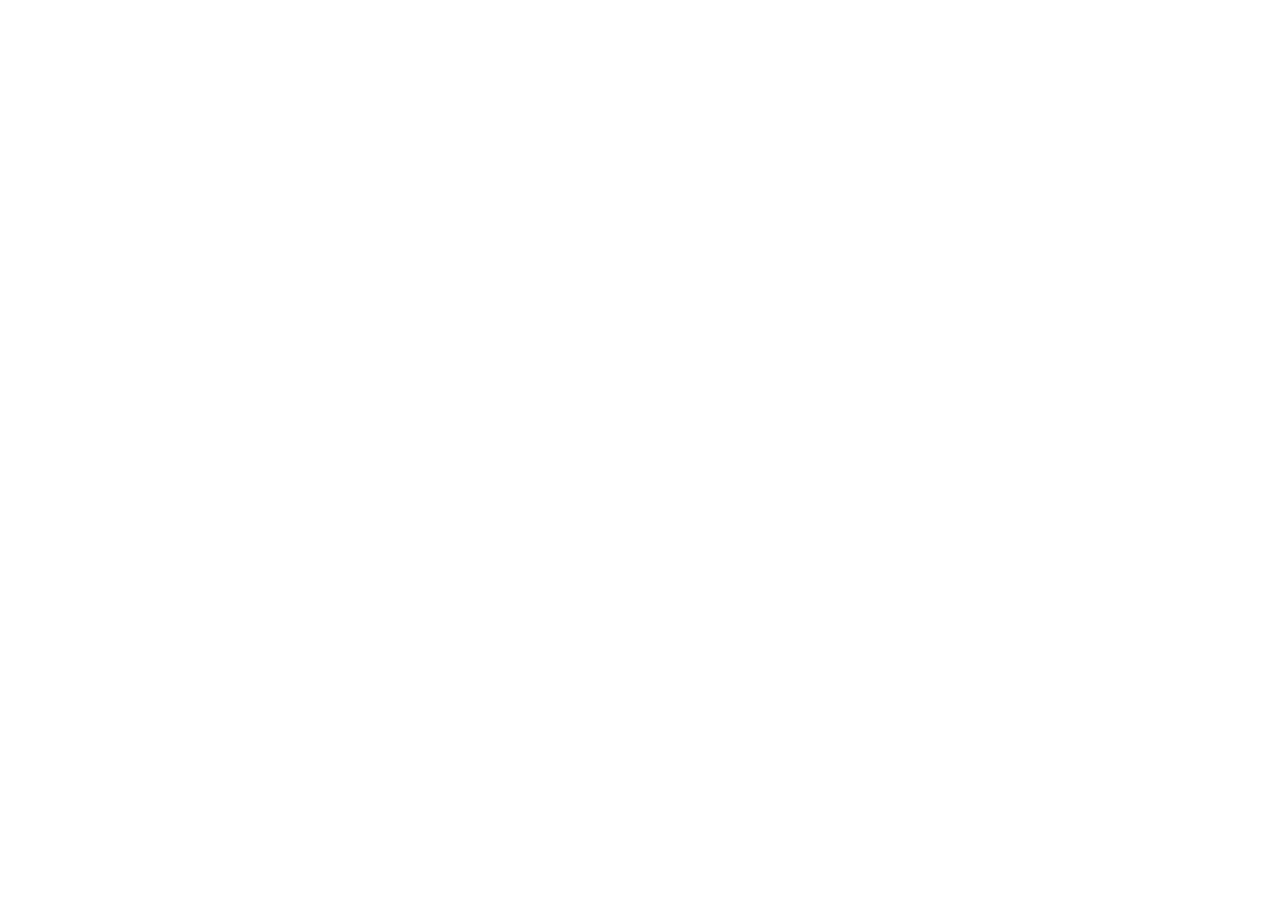
==== index.html @ 12d7ab4c "Add files via upload" ====
<!doctype html>
<html lang="en">
  <head>
    <meta charset="UTF-8" />
    <meta name="viewport" content="width=device-width, initial-scale=1.0" />
    <link rel="icon" type="image/svg+xml" href="/favicon.svg" />
    <title>Azan Hayat | Amazon PPC & Brand Growth Expert</title>
  </head>
  <body>
    <div id="root"></div>
    <script type="module" src="/src/main.tsx"></script>
  </body>
</html>
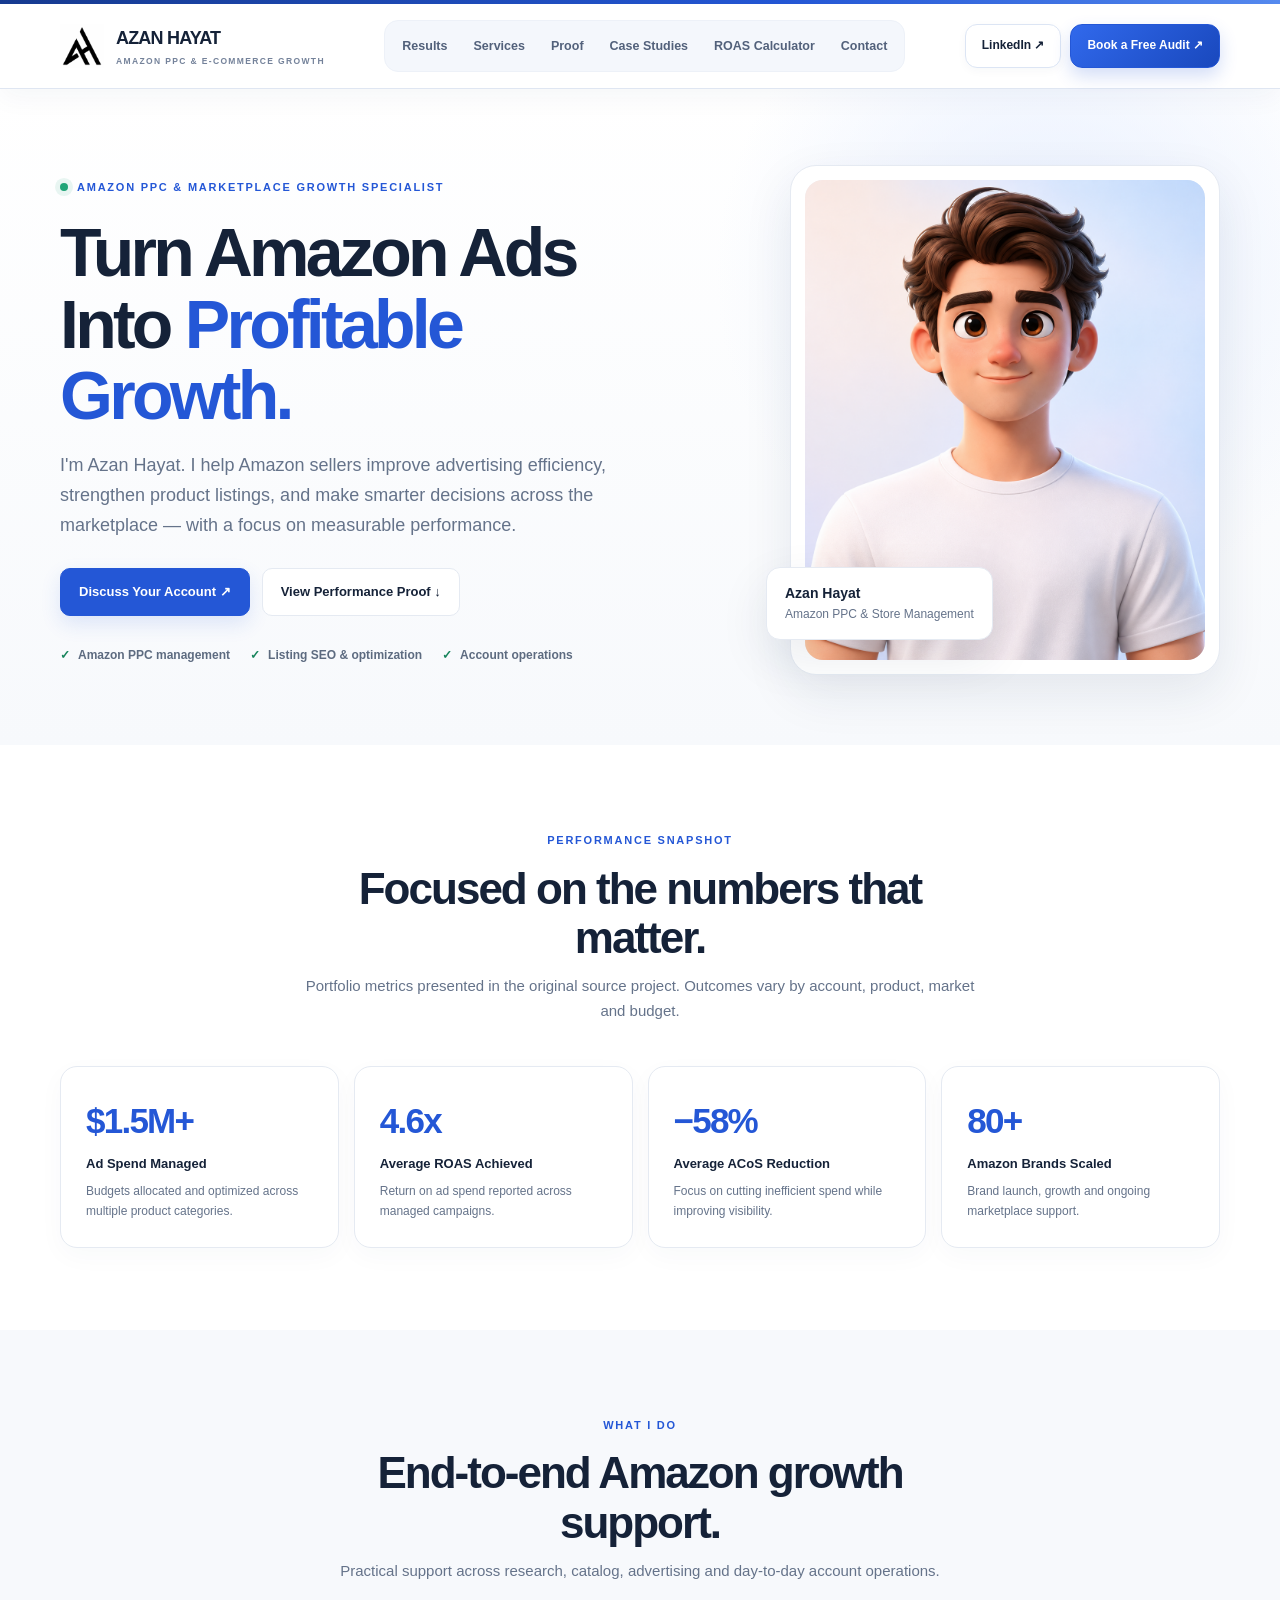
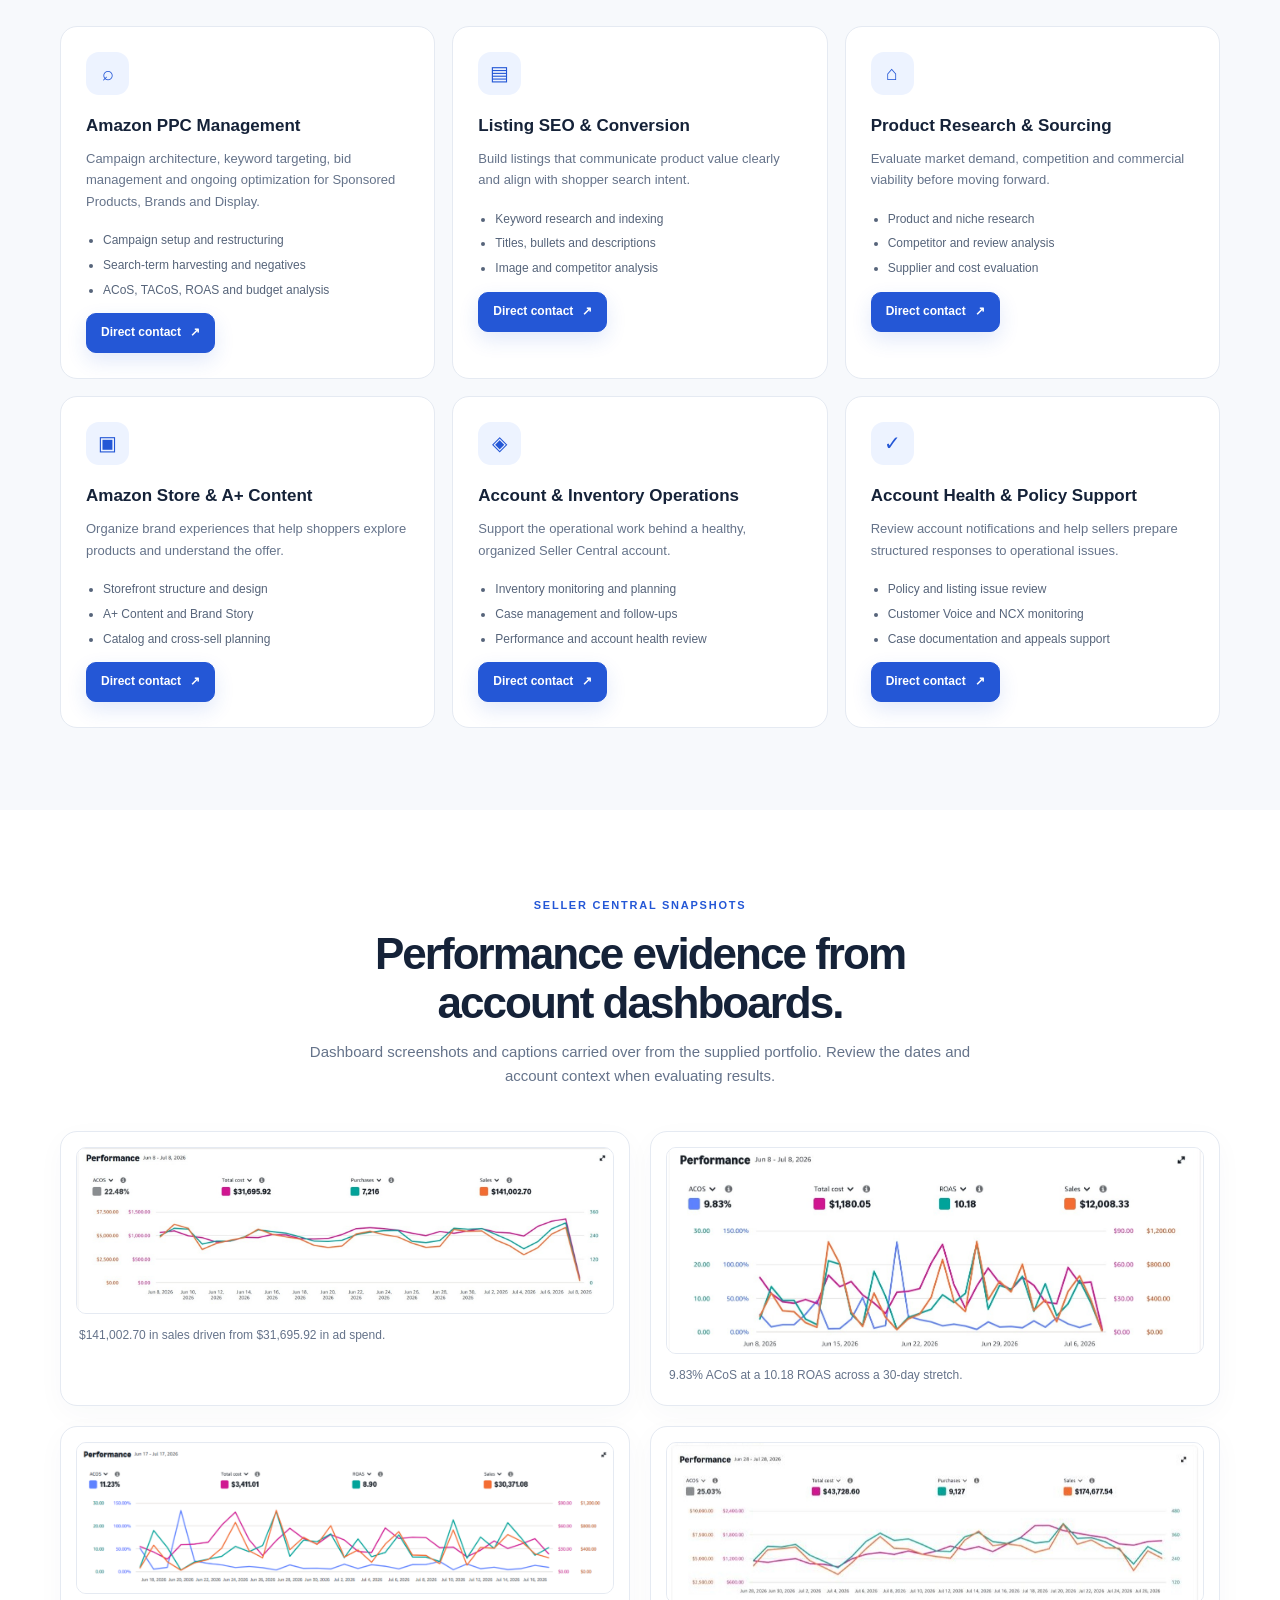
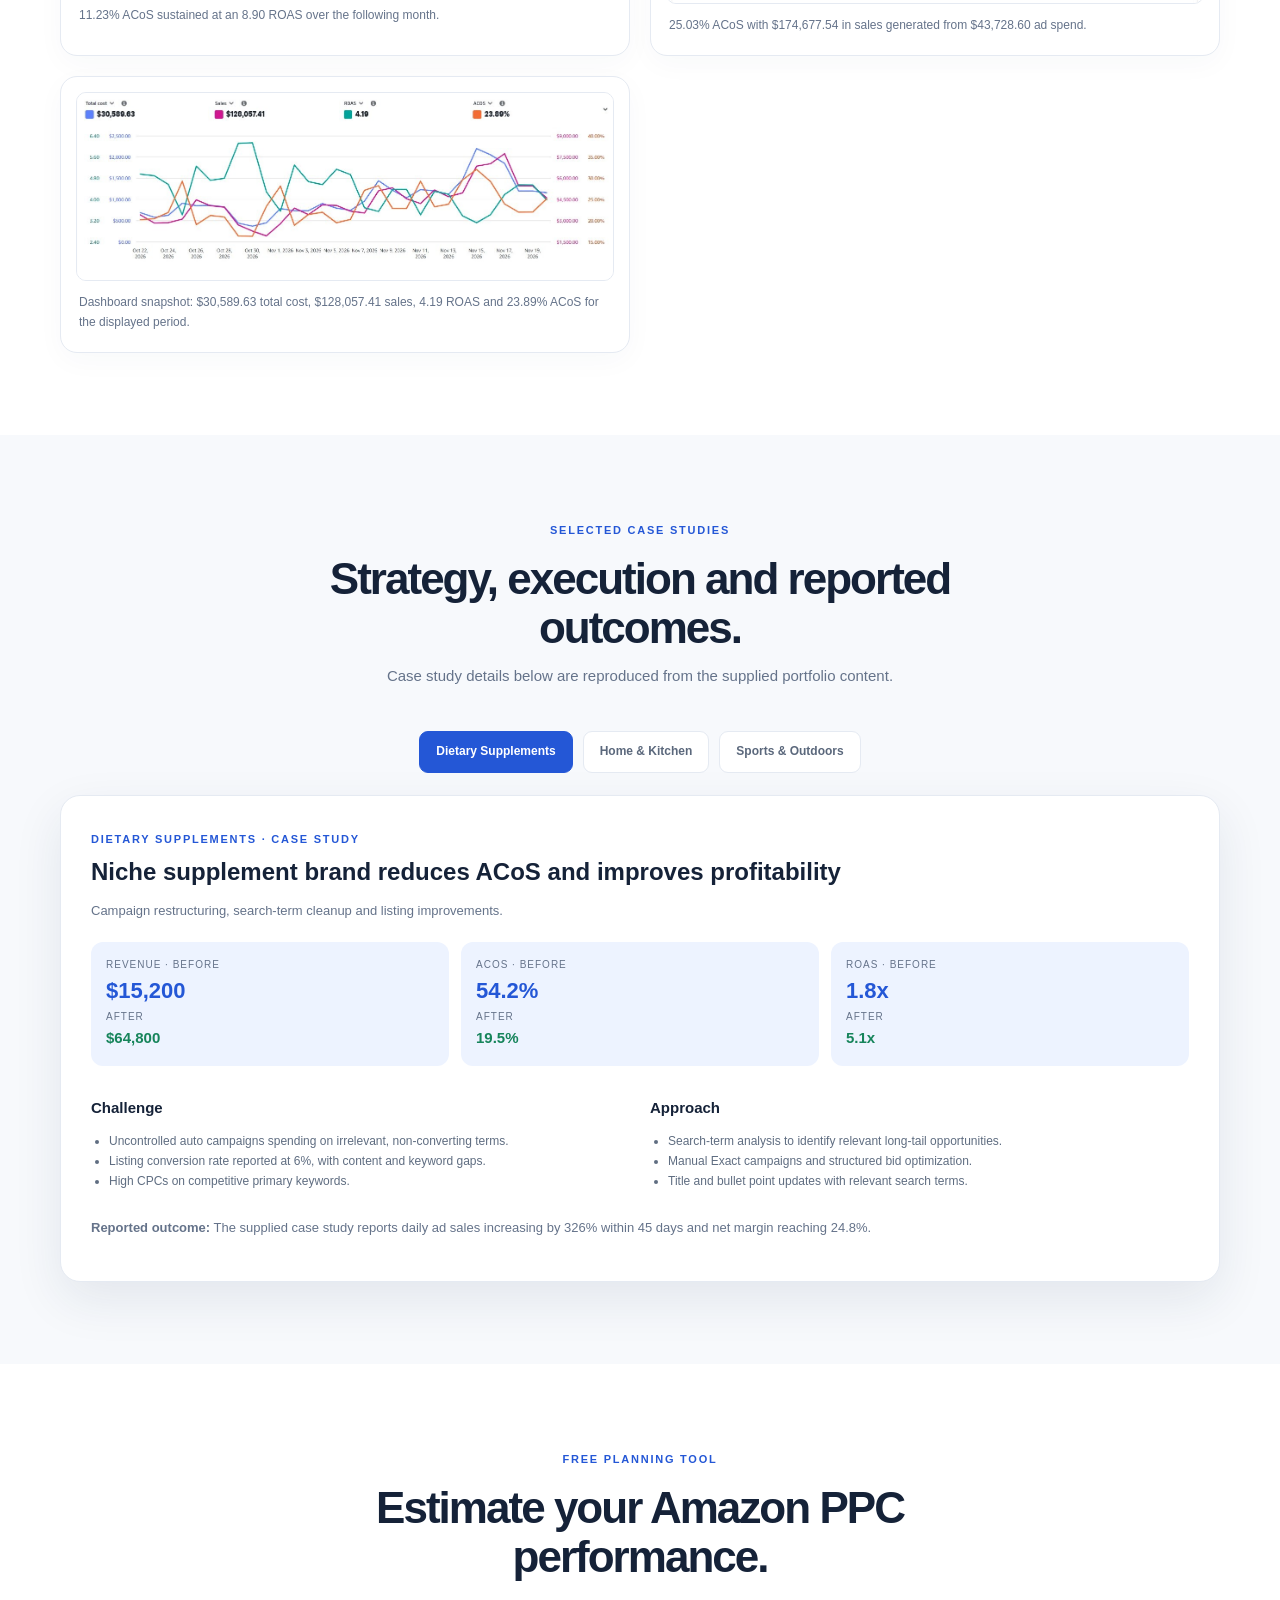
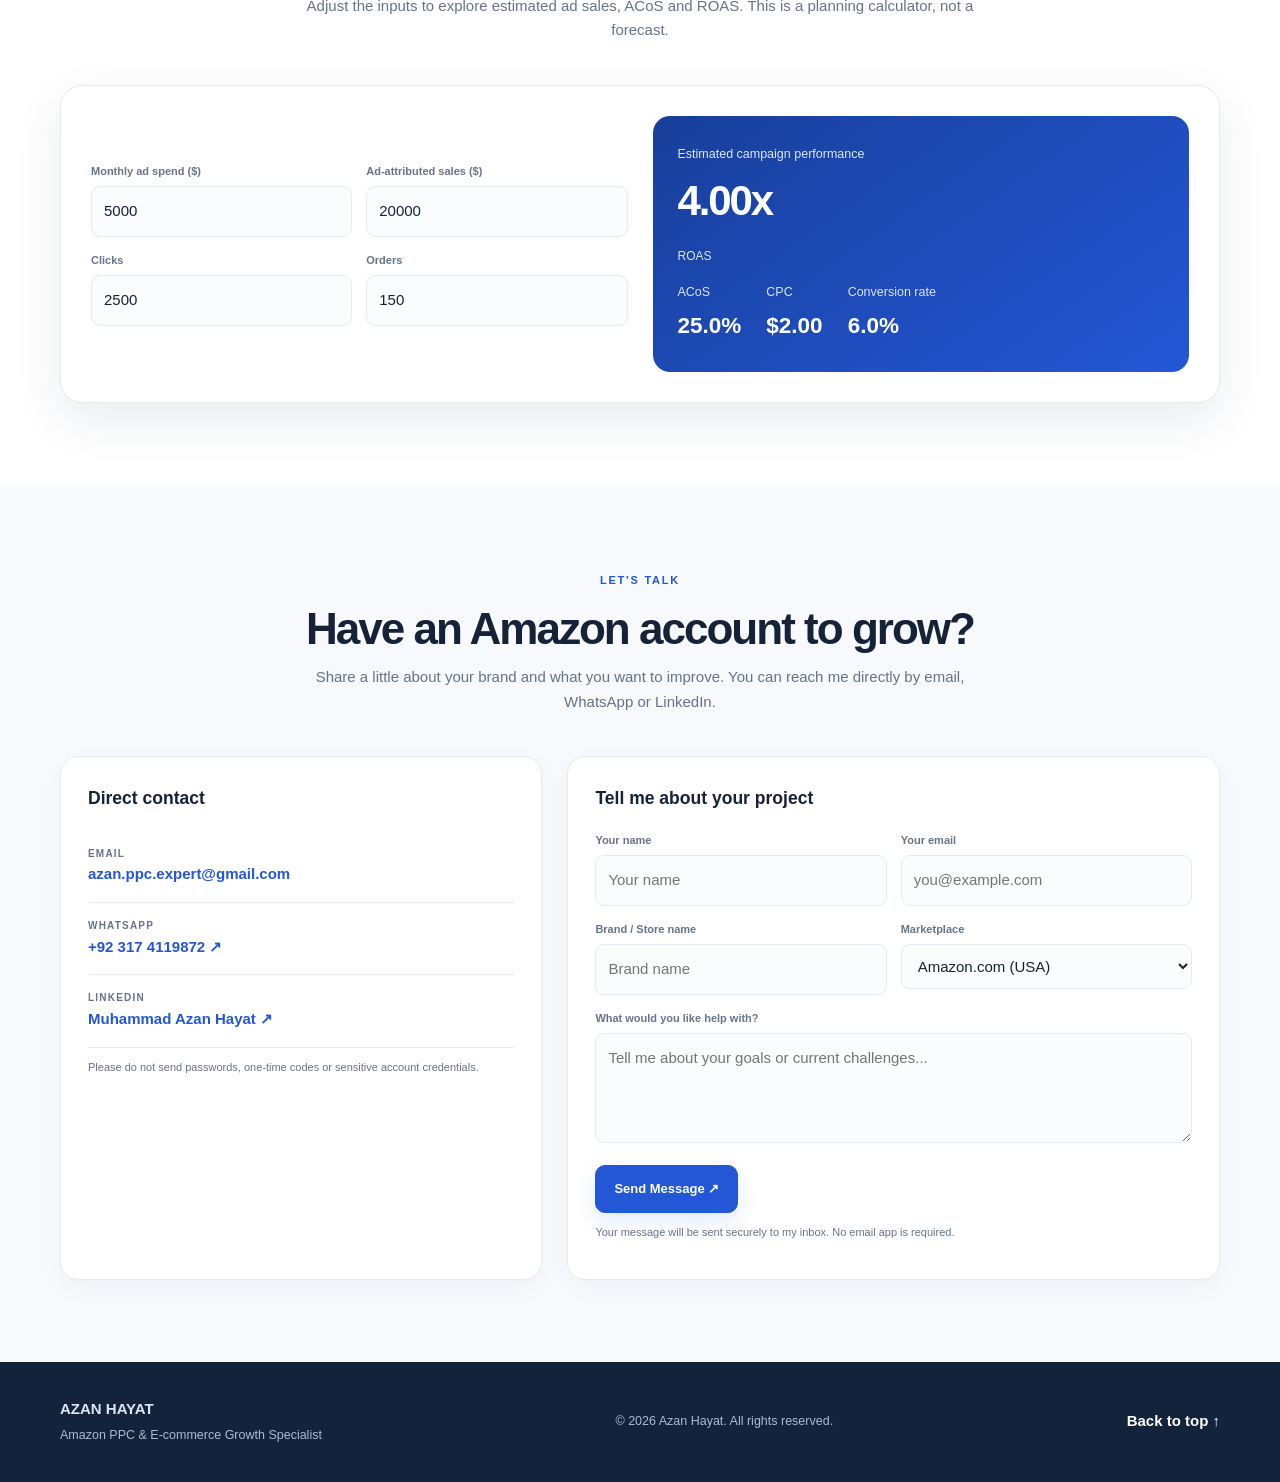
==== commit 926a0ed9: "Add files via upload" ====
--- a/index.html
+++ b/index.html
@@ -1,14 +1,191 @@
-<!doctype html>
+<!DOCTYPE html>
+
 <html lang="en">
-  <head>
-    <meta charset="UTF-8" />
-    <meta name="viewport" content="width=device-width, initial-scale=1.0" />
-    <link rel="icon" type="image/svg+xml" href="/favicon.svg" />
-    <title>Azan Hayat | Amazon PPC & Brand Growth Expert</title>
-  </head>
-  <body>
-    <div id="root"></div>
-    <script type="module" src="/src/main.tsx"></script>
-  </body>
-</html>
+<head>
+<meta charset="utf-8"/><meta content="width=device-width,initial-scale=1" name="viewport"/>
+<meta content="#f7f9fc" name="theme-color"/>
+<meta content="Azan Hayat — Amazon PPC and E-commerce Growth Specialist. PPC management, listing optimization, product research and account management." name="description"/>
+<title>Azan Hayat | Amazon PPC &amp; E-commerce Growth Specialist</title>
+<link rel="icon" type="image/png" href="[data-uri]"/>
 
+<style>
+:root{--ink:#152238;--muted:#65738a;--blue:#2457d6;--blue2:#1744b3;--gold:#d99a42;--paper:#f7f9fc;--white:#fff;--line:#e5eaf2;--soft:#edf3ff;--green:#16845b;--shadow:0 18px 50px rgba(24,46,83,.09);--serif:Georgia,'Times New Roman',serif;--sans:Inter,'Segoe UI',Arial,sans-serif}
+*{box-sizing:border-box}html{scroll-behavior:smooth;scroll-padding-top:90px}body{margin:0;background:var(--paper);color:var(--ink);font:15px/1.65 var(--sans)}a{color:inherit;text-decoration:none}button,input,select,textarea{font:inherit}.wrap{width:min(1160px,calc(100% - 42px));margin:auto}.topline{height:5px;background:linear-gradient(90deg,var(--blue),#69a4ff,var(--gold))}
+header{position:sticky;top:0;z-index:20;background:rgba(255,255,255,.9);backdrop-filter:blur(18px);border-bottom:1px solid var(--line)}.nav{height:78px;display:flex;align-items:center;justify-content:space-between;gap:24px}.brand{display:flex;align-items:center;gap:11px;font-weight:800;letter-spacing:-.04em;font-size:19px}.brandmark{width:39px;height:39px;border-radius:12px;background:linear-gradient(145deg,#275edb,#173b91);color:white;display:grid;place-items:center;font-weight:900;box-shadow:0 7px 16px #2457d633}.brand small{display:block;font-size:9px;letter-spacing:.15em;color:var(--muted);font-weight:700;text-transform:uppercase;margin-top:-2px}.navlinks{display:flex;align-items:center;gap:26px;color:#526078;font-size:13px;font-weight:650}.navlinks a:hover{color:var(--blue)}.navcta{display:flex;gap:10px;align-items:center}.btn{display:inline-flex;align-items:center;justify-content:center;gap:9px;border:1px solid var(--blue);background:var(--blue);color:#fff;padding:12px 18px;border-radius:10px;font-weight:750;font-size:13px;box-shadow:0 8px 20px #2457d622;transition:.2s;cursor:pointer}.btn:hover{background:var(--blue2);transform:translateY(-2px)}.btn.light{background:#fff;color:var(--ink);border-color:var(--line);box-shadow:none}.btn.light:hover{border-color:#9eb5e8;color:var(--blue)}.menu{display:none;border:1px solid var(--line);background:#fff;border-radius:9px;padding:8px 11px}
+.hero{padding:76px 0 70px;background:radial-gradient(circle at 82% 28%,#e7efff 0,transparent 29%),linear-gradient(180deg,#fff,#f7f9fc)}.hero-grid{display:grid;grid-template-columns:1.12fr .88fr;align-items:center;gap:60px}.eyebrow{display:inline-flex;align-items:center;gap:9px;color:var(--blue);font-size:11px;text-transform:uppercase;letter-spacing:.16em;font-weight:850}.dot{width:8px;height:8px;border-radius:50%;background:#20a477;box-shadow:0 0 0 5px #20a47719}.hero h1{font-size:clamp(42px,5.5vw,68px);line-height:1.05;letter-spacing:-.055em;margin:18px 0 20px;font-weight:850;max-width:700px}.hero h1 span{color:var(--blue)}.hero p.lead{font-size:18px;color:var(--muted);max-width:620px;margin:0 0 28px}.hero-actions{display:flex;gap:12px;flex-wrap:wrap}.trustline{display:flex;gap:20px;flex-wrap:wrap;margin-top:30px;color:#5d6b80;font-size:12px;font-weight:650}.trustline span:before{content:"✓";color:var(--green);font-weight:900;margin-right:8px}.avatar-wrap{position:relative;max-width:430px;margin-left:auto}.avatar-card{background:#fff;border:1px solid var(--line);border-radius:26px;padding:14px;box-shadow:var(--shadow);position:relative;overflow:hidden}.avatar-card img{width:100%;aspect-ratio:1/1;object-fit:cover;object-position:center 24%;display:block;border-radius:18px;background:#eef3fb}.avatar-note{position:absolute;left:-24px;bottom:35px;background:#fff;border:1px solid var(--line);border-radius:14px;padding:14px 18px;box-shadow:var(--shadow);font-size:12px;color:var(--muted)}.avatar-note strong{display:block;color:var(--ink);font-size:14px}.floating-chip{position:absolute;right:-18px;top:32px;background:#fff;border:1px solid var(--line);padding:12px 15px;border-radius:13px;box-shadow:var(--shadow);font-size:12px;font-weight:800;color:var(--blue)}
+.section{padding:82px 0}.section.white{background:#fff}.section-head{max-width:690px;margin:0 auto 42px;text-align:center}.section-head h2{font-size:clamp(30px,4vw,44px);letter-spacing:-.045em;line-height:1.12;margin:12px 0}.section-head p{color:var(--muted);margin:0}.kicker{font-size:11px;color:var(--blue);font-weight:850;letter-spacing:.16em;text-transform:uppercase}.stats{display:grid;grid-template-columns:repeat(4,1fr);gap:15px}.stat{padding:25px;border:1px solid var(--line);border-radius:17px;background:#fff;box-shadow:0 8px 26px #193a6b08}.stat strong{font-size:35px;letter-spacing:-.05em;display:block;color:var(--blue)}.stat b{font-size:13px;display:block;margin:3px 0}.stat p{font-size:12px;color:var(--muted);margin:8px 0 0}.service-grid{display:grid;grid-template-columns:repeat(3,1fr);gap:17px}.service{background:#fff;border:1px solid var(--line);padding:25px;border-radius:17px;transition:.2s}.service:hover{transform:translateY(-4px);box-shadow:var(--shadow);border-color:#cbd9f5}.service-icon{width:43px;height:43px;border-radius:13px;background:var(--soft);color:var(--blue);display:grid;place-items:center;font-size:20px}.service h3{font-size:17px;margin:17px 0 8px}.service p{font-size:13px;color:var(--muted);margin:0}.service ul{padding:0 0 0 17px;color:#56647a;font-size:12px;margin:14px 0 0}.service li{margin:5px 0}
+.proof-grid{display:grid;grid-template-columns:repeat(2,1fr);gap:20px}.proof{background:#fff;border:1px solid var(--line);border-radius:17px;padding:15px;box-shadow:0 8px 28px #193a6b08}.proof img{width:100%;height:auto;display:block;border:1px solid var(--line);border-radius:10px}.proof-top{display:flex;justify-content:space-between;gap:10px;font-size:11px;color:var(--muted);margin:2px 2px 12px}.proof-top b{color:var(--green)}.proof p{font-size:12px;color:var(--muted);margin:12px 3px 4px}
+.case-tabs{display:flex;justify-content:center;gap:10px;flex-wrap:wrap;margin-bottom:22px}.case-tabs button{background:#fff;border:1px solid var(--line);padding:10px 16px;border-radius:9px;color:#5b687c;font-weight:700;font-size:12px;cursor:pointer}.case-tabs button.active{background:var(--blue);border-color:var(--blue);color:#fff}.case-panel{background:#fff;border:1px solid var(--line);border-radius:20px;padding:30px;box-shadow:var(--shadow)}.case-panel h3{font-size:24px;line-height:1.2;margin:8px 0}.case-panel p{color:var(--muted);font-size:13px}.case-metrics{display:grid;grid-template-columns:repeat(3,1fr);gap:12px;margin:20px 0}.case-metrics div{background:var(--soft);padding:15px;border-radius:12px}.case-metrics small{display:block;color:var(--muted);font-size:10px;text-transform:uppercase;letter-spacing:.1em}.case-metrics strong{font-size:22px;color:var(--blue)}.case-columns{display:grid;grid-template-columns:1fr 1fr;gap:20px}.case-columns h4{margin:10px 0 4px}.case-columns ul{color:#5f6d81;font-size:12px;padding-left:18px}.calculator{display:grid;grid-template-columns:1fr 1fr;gap:25px;align-items:center;background:#fff;border:1px solid var(--line);border-radius:22px;padding:30px;box-shadow:var(--shadow)}.calc-fields{display:grid;grid-template-columns:1fr 1fr;gap:14px}.field label{display:block;font-size:11px;font-weight:750;color:#66748a;margin-bottom:6px}.field input,.field select,.field textarea{width:100%;padding:12px;border:1px solid var(--line);border-radius:9px;background:#fbfcfe;color:var(--ink);outline:none}.field input:focus,.field textarea:focus{border-color:#8ba9ec;box-shadow:0 0 0 3px #2457d615}.calc-result{background:linear-gradient(145deg,#183f9b,#2457d6);border-radius:17px;color:#fff;padding:25px}.calc-result small{color:#dbe6ff}.calc-result strong{font-size:42px;display:block;letter-spacing:-.05em}.calc-result p{font-size:12px;color:#dbe6ff}
+.contact-grid{display:grid;grid-template-columns:.85fr 1.15fr;gap:25px}.contact-card,.contact-form{background:#fff;border:1px solid var(--line);border-radius:18px;padding:27px;box-shadow:0 8px 28px #193a6b08}.contact-item{padding:15px 0;border-bottom:1px solid var(--line)}.contact-item:last-child{border:0}.contact-item small{display:block;color:var(--muted);font-size:10px;text-transform:uppercase;letter-spacing:.12em;font-weight:800}.contact-item a{font-weight:750;color:var(--blue);overflow-wrap:anywhere}.contact-form .calc-fields{margin-bottom:14px}.contact-form textarea{min-height:110px;resize:vertical}.contact-form button{margin-top:15px}.form-note{font-size:11px;color:var(--muted);margin-top:10px}
+footer{background:#13233b;color:#dce5f5;padding:35px 0}footer .foot{display:flex;align-items:center;justify-content:space-between;gap:18px;flex-wrap:wrap}footer small{color:#aebbd0}footer a{color:#fff;font-weight:700}
+@media(max-width:900px){.hero-grid{grid-template-columns:1fr;gap:35px}.avatar-wrap{margin:0 auto;max-width:390px}.stats{grid-template-columns:repeat(2,1fr)}.service-grid{grid-template-columns:repeat(2,1fr)}.navlinks{gap:14px}.navcta .btn.light{display:none}}
+@media(max-width:650px){.wrap{width:min(100% - 30px,1160px)}.nav{height:68px}.navlinks,.navcta{display:none}.menu{display:block}.nav.open{height:auto;flex-wrap:wrap;padding:12px 0}.nav.open .navlinks{display:flex;order:3;width:100%;flex-direction:column;align-items:flex-start;padding:10px 0}.nav.open .navcta{display:flex;order:4;width:100%}.nav.open .navcta .btn.light{display:inline-flex}.hero{padding:48px 0}.hero h1{font-size:43px}.hero p.lead{font-size:16px}.section{padding:60px 0}.stats,.service-grid,.proof-grid,.case-columns,.calculator,.contact-grid{grid-template-columns:1fr}.case-metrics{grid-template-columns:1fr 1fr}.case-panel{padding:20px}.calc-fields{grid-template-columns:1fr}.avatar-note{left:-4px;bottom:20px}.floating-chip{right:-5px}.trustline{gap:12px}.stat strong{font-size:31px}}
+
+.proof-top{justify-content:flex-start!important;align-items:center!important;margin:2px 2px 12px!important}
+.proof-contact-btn,.service-contact-btn{font-size:12px;padding:9px 14px;text-decoration:none}
+.service-contact-btn{margin-top:8px;align-self:flex-start}
+.service{display:flex;flex-direction:column;align-items:flex-start}
+.service ul{width:100%}
+
+
+/* Refined navigation: stronger brand presence, calmer links, clearer CTA */
+.topline{height:4px;background:linear-gradient(90deg,#173b91 0%,#2457d6 34%,#72a8ff 68%,#d99a42 100%);background-size:180% 100%;animation:navGlow 9s ease-in-out infinite alternate}
+@keyframes navGlow{from{background-position:0% 50%}to{background-position:100% 50%}}
+header{background:rgba(255,255,255,.94);border-bottom:1px solid rgba(220,228,241,.9);box-shadow:0 8px 28px rgba(26,48,88,.045)}
+.nav{height:84px;gap:20px}
+.brand{gap:12px;font-size:18px;letter-spacing:-.045em;white-space:nowrap}
+.brandmark{width:44px;height:44px;border-radius:14px;background:linear-gradient(145deg,#3473f5 0%,#1946b8 58%,#122f7c 100%);box-shadow:0 8px 18px rgba(36,87,214,.25),inset 0 1px 0 rgba(255,255,255,.35);font-size:17px;position:relative;overflow:hidden}
+.brandmark:after{content:"";position:absolute;inset:1px;border:1px solid rgba(255,255,255,.2);border-radius:13px;pointer-events:none}
+.brand small{font-size:8.5px;letter-spacing:.16em;color:#74829a;margin-top:0}
+.navlinks{gap:4px;padding:6px;background:#f4f7fc;border:1px solid #edf1f8;border-radius:14px;color:#52617b;font-size:12.5px}
+.navlinks a{padding:9px 11px;border-radius:9px;transition:background .2s,color .2s,transform .2s;white-space:nowrap}
+.navlinks a:hover{color:#194bbf;background:#fff;box-shadow:0 3px 10px rgba(29,57,105,.08);transform:translateY(-1px)}
+.navcta{gap:9px;white-space:nowrap}
+.navcta .btn{min-height:44px;padding:11px 16px;border-radius:12px;font-size:12px}
+.navcta .btn.light{border-color:#dce5f4;background:#fff;box-shadow:0 3px 10px rgba(25,48,89,.035)}
+.navcta .btn:not(.light){background:linear-gradient(135deg,#3169ec,#1948bd);border-color:#2457d6;box-shadow:0 8px 18px rgba(36,87,214,.2)}
+.navcta .btn:not(.light):hover{box-shadow:0 11px 23px rgba(36,87,214,.27);transform:translateY(-2px)}
+@media(max-width:1100px){.nav{gap:12px}.navlinks{gap:1px}.navlinks a{padding:8px 7px;font-size:11.5px}.brand{font-size:16px}.brand small{font-size:7.5px}.navcta .btn{padding:10px 12px;font-size:11px}}
+@media(max-width:900px){.nav{height:76px}.navlinks{background:transparent;border:0;padding:0}.navlinks a{padding:7px 5px}.navcta .btn:not(.light){padding:10px 11px}}
+@media(max-width:650px){.nav{height:68px}.brandmark{width:40px;height:40px;border-radius:12px}.brand small{font-size:7.5px}.menu{border:1px solid #dce5f4;background:#f5f8ff;color:#1948bd;border-radius:11px;padding:9px 12px;font-size:19px}.nav.open .navlinks{background:#f5f8fd;border:1px solid #e8eef8;border-radius:13px;padding:10px 12px}.nav.open .navlinks a{padding:7px 8px;font-size:13px}.nav.open .navcta{padding-top:4px}.nav.open .navcta .btn{font-size:12px}}
+
+/* Header brand uses the exact AH favicon artwork */
+.brandmark{background:transparent!important;box-shadow:none!important;border-radius:0!important;overflow:visible!important;padding:0!important}
+.brandmark:after{display:none!important}
+.brandmark img{display:block;width:100%;height:100%;object-fit:contain}
+</style>
+</head>
+<body>
+<div class="topline"></div>
+<header><div class="wrap nav" id="nav">
+<a class="brand" href="#home"><span class="brandmark"><img src="[data-uri]" alt="Azan Hayat AH logo"></span><span>AZAN HAYAT<small>Amazon PPC &amp; E-commerce Growth</small></span></a>
+<nav class="navlinks"><a href="#results">Results</a><a href="#services">Services</a><a href="#proof">Proof</a><a href="#cases">Case Studies</a><a href="#calculator">ROAS Calculator</a><a href="#contact">Contact</a></nav>
+<div class="navcta"><a class="btn light" href="https://www.linkedin.com/in/muhammad-azan-hayat/" rel="noopener" target="_blank">LinkedIn ↗</a><a class="btn" href="#contact">Book a Free Audit ↗</a></div>
+<button aria-label="Open navigation" class="menu" id="menu">☰</button>
+</div></header>
+<main id="home">
+<section class="hero"><div class="wrap hero-grid">
+<div><span class="eyebrow"><i class="dot"></i> Amazon PPC &amp; Marketplace Growth Specialist</span>
+<h1>Turn Amazon Ads Into <span>Profitable Growth.</span></h1>
+<p class="lead">I'm Azan Hayat. I help Amazon sellers improve advertising efficiency, strengthen product listings, and make smarter decisions across the marketplace — with a focus on measurable performance.</p>
+<div class="hero-actions"><a class="btn" href="#contact">Discuss Your Account ↗</a><a class="btn light" href="#proof">View Performance Proof ↓</a></div>
+<div class="trustline"><span>Amazon PPC management</span><span>Listing SEO &amp; optimization</span><span>Account operations</span></div></div>
+<div class="avatar-wrap"><div class="avatar-card"><img alt="Professional illustrated AI avatar" decoding="sync" height="480" loading="eager" src="[data-uri]